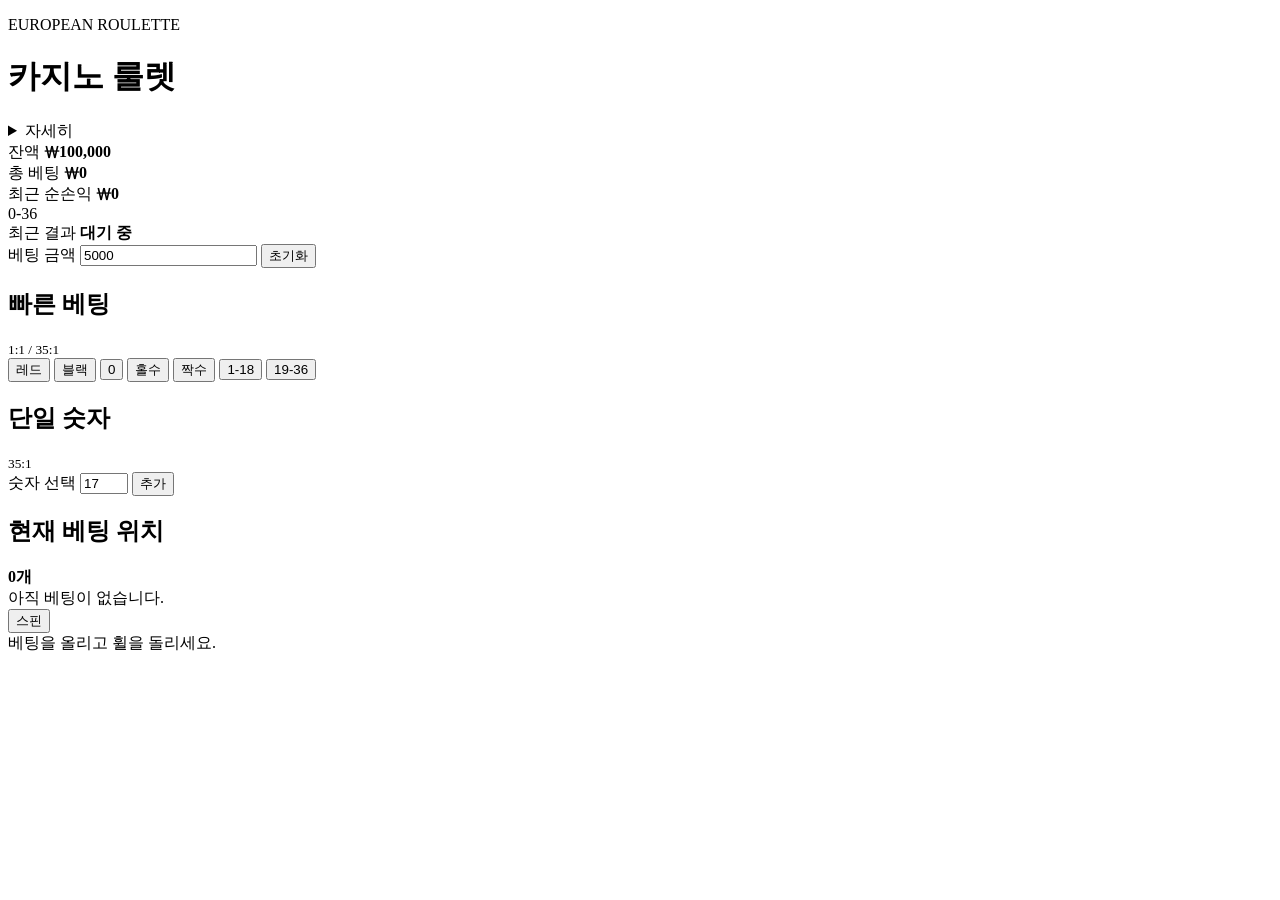
==== index.html @ 04e27260 "add index.html" ====
<!DOCTYPE html>
<html lang="ko">
  <head>
    <meta charset="UTF-8" />
    <meta name="viewport" content="width=device-width, initial-scale=1.0, viewport-fit=cover" />
    <title>카지노 룰렛</title>
    <link rel="stylesheet" href="style.css" />
  </head>
  <body>
    <div class="app-shell">
      <header class="topbar">
        <div>
          <p class="eyebrow">EUROPEAN ROULETTE</p>
          <h1>카지노 룰렛</h1>
        </div>
        <details class="detail-box">
          <summary>자세히</summary>
          <div class="detail-content">
            <p><strong>배당</strong></p>
            <ul>
              <li>레드/블랙 · 홀/짝 · 1-18/19-36 → 1:1</li>
              <li>단일 숫자 → 35:1</li>
              <li>유럽식 룰렛 → 0~36</li>
            </ul>
            <p>여러 곳에 동시에 베팅하면 일부 적중해도 <strong>순손익은 마이너스</strong>일 수 있습니다.</p>
          </div>
        </details>
      </header>

      <main class="main-grid">
        <section class="card status-card">
          <div class="stat-grid">
            <div class="stat">
              <span>잔액</span>
              <strong id="balance">₩100,000</strong>
            </div>
            <div class="stat highlight">
              <span>총 베팅</span>
              <strong id="currentBet">₩0</strong>
            </div>
            <div class="stat" id="netStat">
              <span>최근 순손익</span>
              <strong id="lastNet">₩0</strong>
            </div>
          </div>
        </section>

        <section class="card wheel-card">
          <div class="wheel-stage">
            <div class="wheel-glow"></div>
            <div class="wheel" id="wheel">
              <div class="wheel-center">0-36</div>
            </div>
            <div class="wheel-pointer"></div>
          </div>
          <div class="result-row">
            <span>최근 결과</span>
            <strong id="lastResultValue">대기 중</strong>
          </div>
        </section>

        <section class="card control-card">
          <div class="amount-row">
            <label class="field grow">
              <span>베팅 금액</span>
              <input id="betAmount" type="number" min="1000" step="1000" value="5000" />
            </label>
            <button id="clearBets" class="ghost-button">초기화</button>
          </div>

          <div class="bet-section">
            <div class="section-head">
              <h2>빠른 베팅</h2>
              <small>1:1 / 35:1</small>
            </div>
            <div class="bet-grid">
              <button class="bet-button red" data-bet-type="color" data-bet-value="red">레드</button>
              <button class="bet-button black" data-bet-type="color" data-bet-value="black">블랙</button>
              <button class="bet-button green" data-bet-type="single" data-bet-value="0">0</button>
              <button class="bet-button" data-bet-type="parity" data-bet-value="odd">홀수</button>
              <button class="bet-button" data-bet-type="parity" data-bet-value="even">짝수</button>
              <button class="bet-button" data-bet-type="range" data-bet-value="low">1-18</button>
              <button class="bet-button" data-bet-type="range" data-bet-value="high">19-36</button>
            </div>
          </div>

          <div class="bet-section">
            <div class="section-head">
              <h2>단일 숫자</h2>
              <small>35:1</small>
            </div>
            <div class="number-row">
              <label class="field grow">
                <span>숫자 선택</span>
                <input id="singleNumber" type="number" min="0" max="36" value="17" />
              </label>
              <button id="addNumberBet" class="bet-button accent">추가</button>
            </div>
          </div>

          <div class="bet-section">
            <div class="section-head">
              <h2>현재 베팅 위치</h2>
              <strong id="betCount">0개</strong>
            </div>
            <div id="betChips" class="bet-chips">
              <span class="chip placeholder-chip">아직 베팅이 없습니다.</span>
            </div>
          </div>

          <div class="action-bar">
            <button id="spinButton" class="spin-button">스핀</button>
          </div>

          <div class="message-box" id="resultText">베팅을 올리고 휠을 돌리세요.</div>
        </section>
      </main>
    </div>

    <script src="script.js"></script>
  </body>
</html>
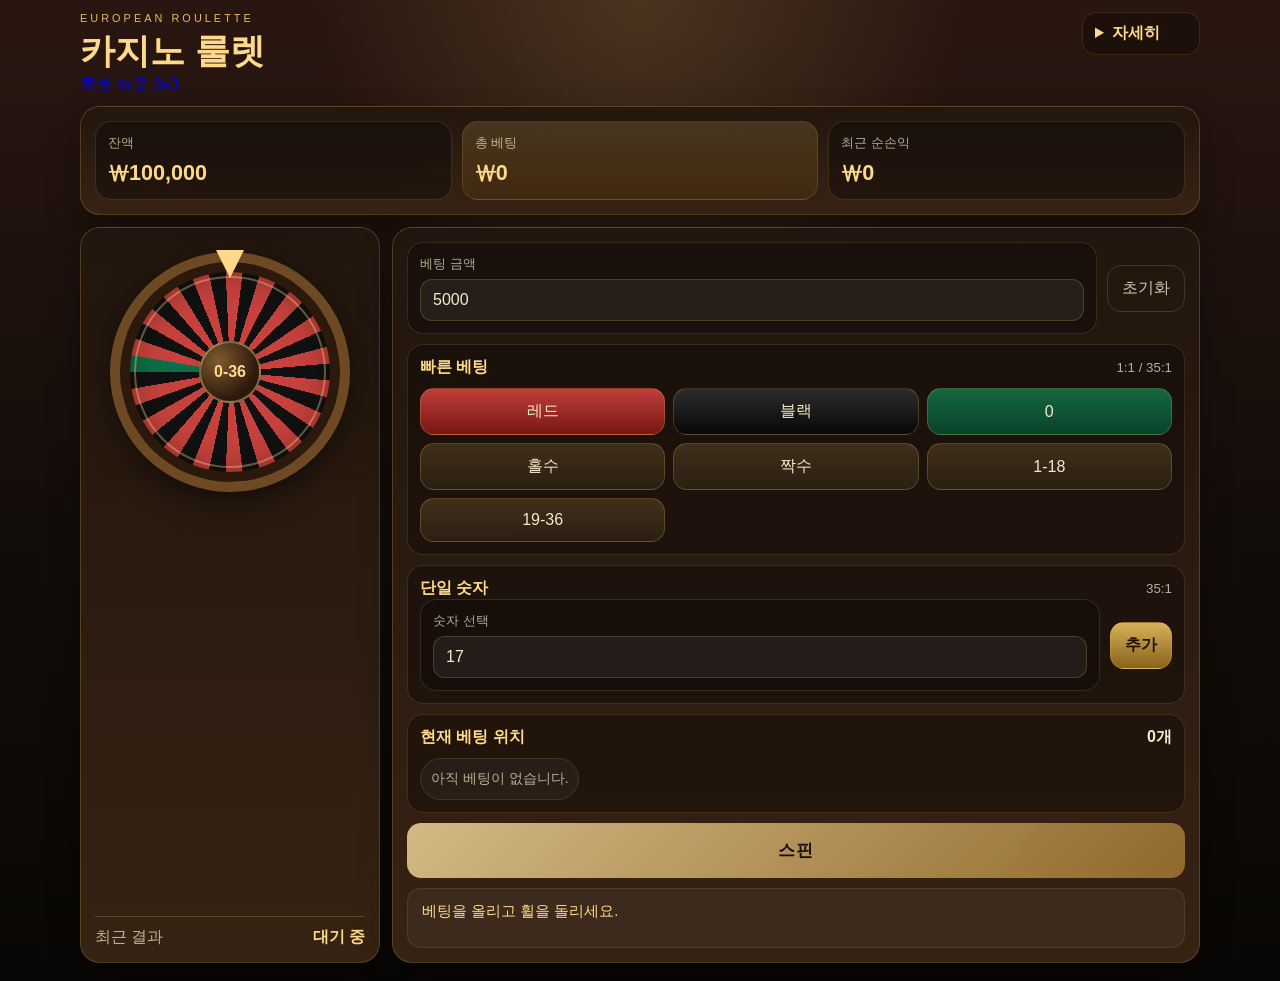
==== commit e51c5e09: "update index.html" ====
--- a/index.html
+++ b/index.html
@@ -12,6 +12,10 @@
         <div>
           <p class="eyebrow">EUROPEAN ROULETTE</p>
           <h1>카지노 룰렛</h1>
+          <nav class="game-switch">
+            <a class="switch-link active" href="./">룰렛</a>
+            <a class="switch-link" href="slot-machine-3x3/">슬롯 3x3</a>
+          </nav>
         </div>
         <details class="detail-box">
           <summary>자세히</summary>
--- a/style.css
+++ b/style.css
@@ -0,0 +1,349 @@
+:root {
+  --bg: #120d09;
+  --panel: rgba(34, 22, 14, 0.94);
+  --panel-2: rgba(57, 36, 20, 0.96);
+  --line: rgba(228, 187, 96, 0.22);
+  --gold: #e4bb60;
+  --gold-bright: #ffd98a;
+  --red: #c7423d;
+  --black: #151515;
+  --green: #146b44;
+  --cream: #f5e9c8;
+  --win: #33d17a;
+  --lose: #ff7b72;
+  --shadow: 0 16px 34px rgba(0, 0, 0, 0.32);
+}
+
+* { box-sizing: border-box; }
+html, body { min-height: 100%; }
+body {
+  margin: 0;
+  font-family: "Trebuchet MS", "Noto Sans KR", sans-serif;
+  color: var(--cream);
+  background:
+    radial-gradient(circle at top, rgba(228, 187, 96, 0.18), transparent 28%),
+    linear-gradient(180deg, #2a1611 0%, #120d09 55%, #090705 100%);
+}
+button, input { font: inherit; }
+
+.app-shell {
+  width: min(1120px, calc(100% - 20px));
+  margin: 0 auto;
+  padding: 12px 0 18px;
+}
+
+.topbar {
+  display: flex;
+  justify-content: space-between;
+  align-items: flex-start;
+  gap: 12px;
+  margin-bottom: 10px;
+}
+
+.eyebrow {
+  margin: 0 0 4px;
+  font-size: 0.68rem;
+  letter-spacing: 0.28em;
+  color: var(--gold);
+}
+
+h1, h2 { margin: 0; }
+h1 { font-size: clamp(1.35rem, 3vw, 2.2rem); color: var(--gold-bright); }
+h2 { font-size: 1rem; color: var(--gold-bright); }
+small { color: rgba(245,233,200,0.72); }
+
+.detail-box {
+  background: rgba(17, 11, 8, 0.46);
+  border: 1px solid rgba(228, 187, 96, 0.14);
+  border-radius: 14px;
+  padding: 10px 12px;
+  min-width: 118px;
+}
+.detail-box summary { cursor: pointer; color: var(--gold-bright); font-weight: 700; }
+.detail-content { margin-top: 8px; font-size: 0.9rem; color: rgba(245,233,200,0.9); }
+.detail-content ul { margin: 8px 0 0; padding-left: 18px; }
+
+.main-grid {
+  display: grid;
+  grid-template-columns: 300px 1fr;
+  gap: 12px;
+}
+
+.card {
+  background: linear-gradient(180deg, var(--panel) 0%, var(--panel-2) 100%);
+  border: 1px solid var(--line);
+  border-radius: 20px;
+  box-shadow: var(--shadow);
+  padding: 14px;
+}
+
+.status-card {
+  grid-column: 1 / -1;
+}
+
+.stat-grid {
+  display: grid;
+  grid-template-columns: repeat(3, minmax(0, 1fr));
+  gap: 10px;
+}
+
+.stat {
+  background: rgba(17, 11, 8, 0.5);
+  border: 1px solid rgba(228, 187, 96, 0.16);
+  border-radius: 16px;
+  padding: 12px;
+}
+.stat span { display: block; font-size: 0.82rem; color: rgba(245,233,200,0.7); margin-bottom: 6px; }
+.stat strong { font-size: clamp(1rem, 2.1vw, 1.35rem); color: var(--gold-bright); }
+.highlight { background: linear-gradient(180deg, rgba(228, 187, 96, 0.18), rgba(114, 73, 12, 0.2)); }
+.net-win strong { color: var(--win) !important; }
+.net-lose strong { color: var(--lose) !important; }
+
+.wheel-card {
+  display: flex;
+  flex-direction: column;
+  justify-content: space-between;
+}
+
+.wheel-stage {
+  position: relative;
+  min-height: 260px;
+  display: grid;
+  place-items: center;
+}
+
+.wheel-glow {
+  position: absolute;
+  inset: 20% 20%;
+  border-radius: 50%;
+  background: radial-gradient(circle, rgba(228, 187, 96, 0.3) 0%, transparent 72%);
+  filter: blur(10px);
+}
+
+.wheel {
+  position: relative;
+  width: min(66vw, 240px);
+  aspect-ratio: 1;
+  border-radius: 50%;
+  border: 10px solid #6d4a24;
+  box-shadow:
+    inset 0 0 0 10px #2b1a0b,
+    inset 0 0 40px rgba(0, 0, 0, 0.55),
+    0 10px 30px rgba(0, 0, 0, 0.5);
+  background:
+    radial-gradient(circle at center, #422711 0 19%, transparent 19%),
+    conic-gradient(
+      from -90deg,
+      #0e6e47 0deg 9.73deg,
+      #c7423d 9.73deg 19.46deg,
+      #111 19.46deg 29.19deg,
+      #c7423d 29.19deg 38.92deg,
+      #111 38.92deg 48.65deg,
+      #c7423d 48.65deg 58.38deg,
+      #111 58.38deg 68.11deg,
+      #c7423d 68.11deg 77.84deg,
+      #111 77.84deg 87.57deg,
+      #c7423d 87.57deg 97.3deg,
+      #111 97.3deg 107.03deg,
+      #c7423d 107.03deg 116.76deg,
+      #111 116.76deg 126.49deg,
+      #c7423d 126.49deg 136.22deg,
+      #111 136.22deg 145.95deg,
+      #c7423d 145.95deg 155.68deg,
+      #111 155.68deg 165.41deg,
+      #c7423d 165.41deg 175.14deg,
+      #111 175.14deg 184.87deg,
+      #c7423d 184.87deg 194.6deg,
+      #111 194.6deg 204.33deg,
+      #c7423d 204.33deg 214.06deg,
+      #111 214.06deg 223.79deg,
+      #c7423d 223.79deg 233.52deg,
+      #111 233.52deg 243.25deg,
+      #c7423d 243.25deg 252.98deg,
+      #111 252.98deg 262.71deg,
+      #c7423d 262.71deg 272.44deg,
+      #111 272.44deg 282.17deg,
+      #c7423d 282.17deg 291.9deg,
+      #111 291.9deg 301.63deg,
+      #c7423d 301.63deg 311.36deg,
+      #111 311.36deg 321.09deg,
+      #c7423d 321.09deg 330.82deg,
+      #111 330.82deg 340.55deg,
+      #c7423d 340.55deg 350.28deg,
+      #111 350.28deg 360deg
+    );
+  transition: transform 4.8s cubic-bezier(0.18, 0.82, 0.16, 1);
+}
+
+.wheel::before {
+  content: "";
+  position: absolute;
+  inset: 14px;
+  border: 2px solid rgba(255, 217, 138, 0.36);
+  border-radius: 50%;
+}
+.wheel-center {
+  position: absolute;
+  inset: 36%;
+  display: grid;
+  place-items: center;
+  border-radius: 50%;
+  background: radial-gradient(circle at 30% 30%, #7e5a2f, #2d190c 68%);
+  border: 2px solid rgba(255, 217, 138, 0.4);
+  color: var(--gold-bright);
+  font-weight: 700;
+}
+.wheel-pointer {
+  position: absolute;
+  top: 8px;
+  width: 0;
+  height: 0;
+  border-left: 14px solid transparent;
+  border-right: 14px solid transparent;
+  border-top: 28px solid var(--gold-bright);
+}
+.result-row {
+  display: flex;
+  justify-content: space-between;
+  align-items: center;
+  margin-top: 10px;
+  padding-top: 10px;
+  border-top: 1px solid var(--line);
+}
+.result-row span { color: rgba(245,233,200,0.72); }
+.result-row strong { color: var(--gold-bright); }
+
+.control-card {
+  display: grid;
+  gap: 10px;
+}
+
+.amount-row,
+.number-row,
+.section-head {
+  display: flex;
+  justify-content: space-between;
+  align-items: center;
+  gap: 10px;
+}
+
+.field {
+  background: rgba(17, 11, 8, 0.5);
+  border: 1px solid rgba(228, 187, 96, 0.16);
+  border-radius: 16px;
+  padding: 12px;
+}
+.field span { display: block; font-size: 0.82rem; color: rgba(245,233,200,0.7); margin-bottom: 6px; }
+.field input {
+  width: 100%;
+  background: rgba(255,255,255,0.06);
+  border: 1px solid rgba(228,187,96,0.22);
+  border-radius: 12px;
+  color: var(--cream);
+  padding: 11px 12px;
+}
+.grow { flex: 1; }
+.bet-section {
+  background: rgba(17, 11, 8, 0.5);
+  border: 1px solid rgba(228, 187, 96, 0.16);
+  border-radius: 16px;
+  padding: 12px;
+}
+
+.bet-grid {
+  display: grid;
+  grid-template-columns: repeat(3, minmax(0, 1fr));
+  gap: 8px;
+  margin-top: 10px;
+}
+
+.bet-button,
+.ghost-button,
+.spin-button {
+  border: 0;
+  border-radius: 14px;
+  padding: 12px 14px;
+  color: var(--cream);
+  cursor: pointer;
+  transition: transform 120ms ease, filter 120ms ease;
+}
+.bet-button:hover,
+.ghost-button:hover,
+.spin-button:hover { transform: translateY(-1px); filter: brightness(1.06); }
+.bet-button:active,
+.ghost-button:active,
+.spin-button:active { transform: translateY(1px); }
+.bet-button {
+  background: linear-gradient(180deg, rgba(228, 187, 96, 0.18), rgba(228, 187, 96, 0.08));
+  border: 1px solid rgba(228, 187, 96, 0.24);
+}
+.red { background: linear-gradient(180deg, rgba(199,66,61,0.95), rgba(125,24,20,0.95)); }
+.black { background: linear-gradient(180deg, rgba(46,46,46,0.96), rgba(8,8,8,0.96)); }
+.green { background: linear-gradient(180deg, rgba(20,107,68,0.96), rgba(10,69,43,0.96)); }
+.accent { background: linear-gradient(180deg, rgba(228,187,96,0.94), rgba(143,104,28,0.94)); color: #211205; font-weight: 700; }
+.ghost-button { background: transparent; border: 1px solid rgba(245,233,200,0.18); white-space: nowrap; }
+
+.bet-chips {
+  display: flex;
+  flex-wrap: wrap;
+  gap: 8px;
+  margin-top: 10px;
+  min-height: 42px;
+}
+.chip {
+  display: inline-flex;
+  align-items: center;
+  gap: 6px;
+  padding: 8px 10px;
+  border-radius: 999px;
+  background: rgba(255,255,255,0.06);
+  border: 1px solid rgba(228,187,96,0.2);
+  font-size: 0.86rem;
+}
+.placeholder-chip { opacity: 0.72; }
+.chip-amount { color: var(--gold-bright); font-weight: 700; }
+
+.action-bar { display: flex; }
+.spin-button {
+  width: 100%;
+  padding: 16px;
+  background: linear-gradient(135deg, #ffd98a, #b47b20);
+  color: #1f1105;
+  font-size: 1.06rem;
+  font-weight: 800;
+  letter-spacing: 0.08em;
+}
+.spin-button:disabled,
+.ghost-button:disabled { cursor: not-allowed; filter: grayscale(0.2) brightness(0.85); }
+
+.message-box {
+  min-height: 60px;
+  padding: 12px 14px;
+  border-radius: 14px;
+  background: rgba(255,255,255,0.04);
+  border: 1px solid rgba(228,187,96,0.12);
+  color: var(--gold-bright);
+  font-size: 0.92rem;
+  line-height: 1.45;
+}
+
+@media (max-width: 920px) {
+  .main-grid { grid-template-columns: 1fr; }
+  .wheel { width: min(52vw, 220px); }
+}
+
+@media (max-width: 640px) {
+  .app-shell { width: min(100% - 12px, 100%); padding: 8px 0 12px; }
+  .topbar,
+  .amount-row,
+  .number-row,
+  .section-head { flex-direction: column; align-items: stretch; }
+  .stat-grid { grid-template-columns: 1fr 1fr; }
+  .stat-grid .stat:last-child { grid-column: 1 / -1; }
+  .wheel-stage { min-height: 170px; }
+  .wheel { width: min(42vw, 170px); border-width: 8px; }
+  .wheel-pointer { top: 2px; border-left-width: 10px; border-right-width: 10px; border-top-width: 20px; }
+  .bet-grid { grid-template-columns: repeat(3, minmax(0, 1fr)); }
+  .bet-button, .ghost-button, .spin-button { padding: 10px 11px; font-size: 0.9rem; }
+  .message-box { min-height: 72px; font-size: 0.88rem; }
+}
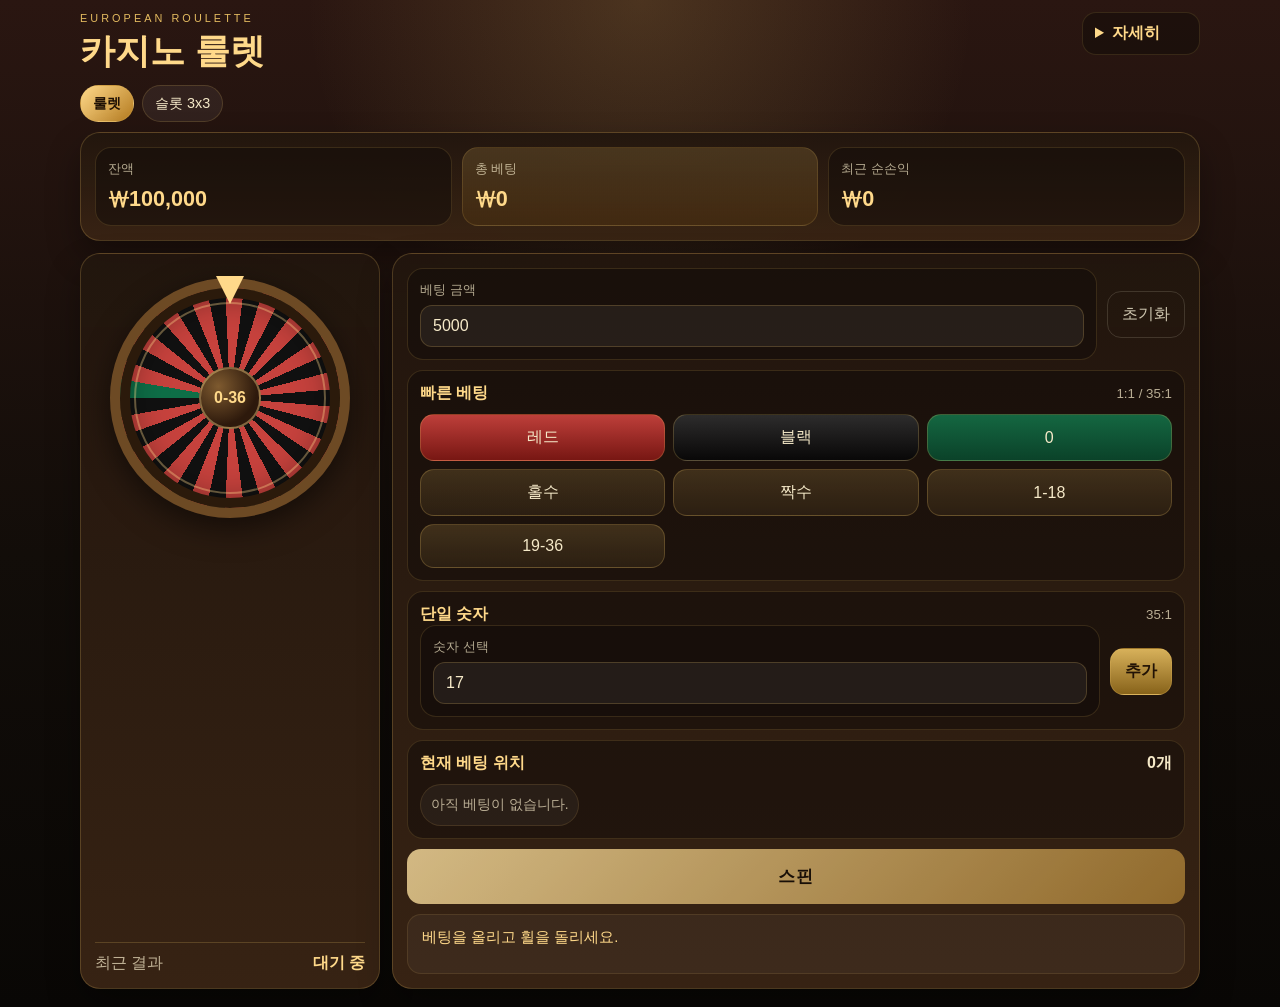
==== commit 11822583: "fix roulette wheel index.html" ====
--- a/index.html
+++ b/index.html
@@ -53,6 +53,7 @@
           <div class="wheel-stage">
             <div class="wheel-glow"></div>
             <div class="wheel" id="wheel">
+              <div class="wheel-number-layer" id="wheelNumberLayer"></div>
               <div class="wheel-center">0-36</div>
             </div>
             <div class="wheel-pointer"></div>
--- a/style.css
+++ b/style.css
@@ -51,6 +51,32 @@
 h1 { font-size: clamp(1.35rem, 3vw, 2.2rem); color: var(--gold-bright); }
 h2 { font-size: 1rem; color: var(--gold-bright); }
 small { color: rgba(245,233,200,0.72); }
+
+.game-switch {
+  display: flex;
+  gap: 8px;
+  margin-top: 10px;
+  flex-wrap: wrap;
+}
+
+.switch-link {
+  display: inline-flex;
+  align-items: center;
+  justify-content: center;
+  padding: 8px 12px;
+  border-radius: 999px;
+  text-decoration: none;
+  color: var(--cream);
+  background: rgba(255,255,255,0.06);
+  border: 1px solid rgba(228, 187, 96, 0.18);
+  font-size: 0.9rem;
+}
+
+.switch-link.active {
+  background: linear-gradient(135deg, #ffd98a, #b47b20);
+  color: #1f1105;
+  font-weight: 800;
+}
 
 .detail-box {
   background: rgba(17, 11, 8, 0.46);
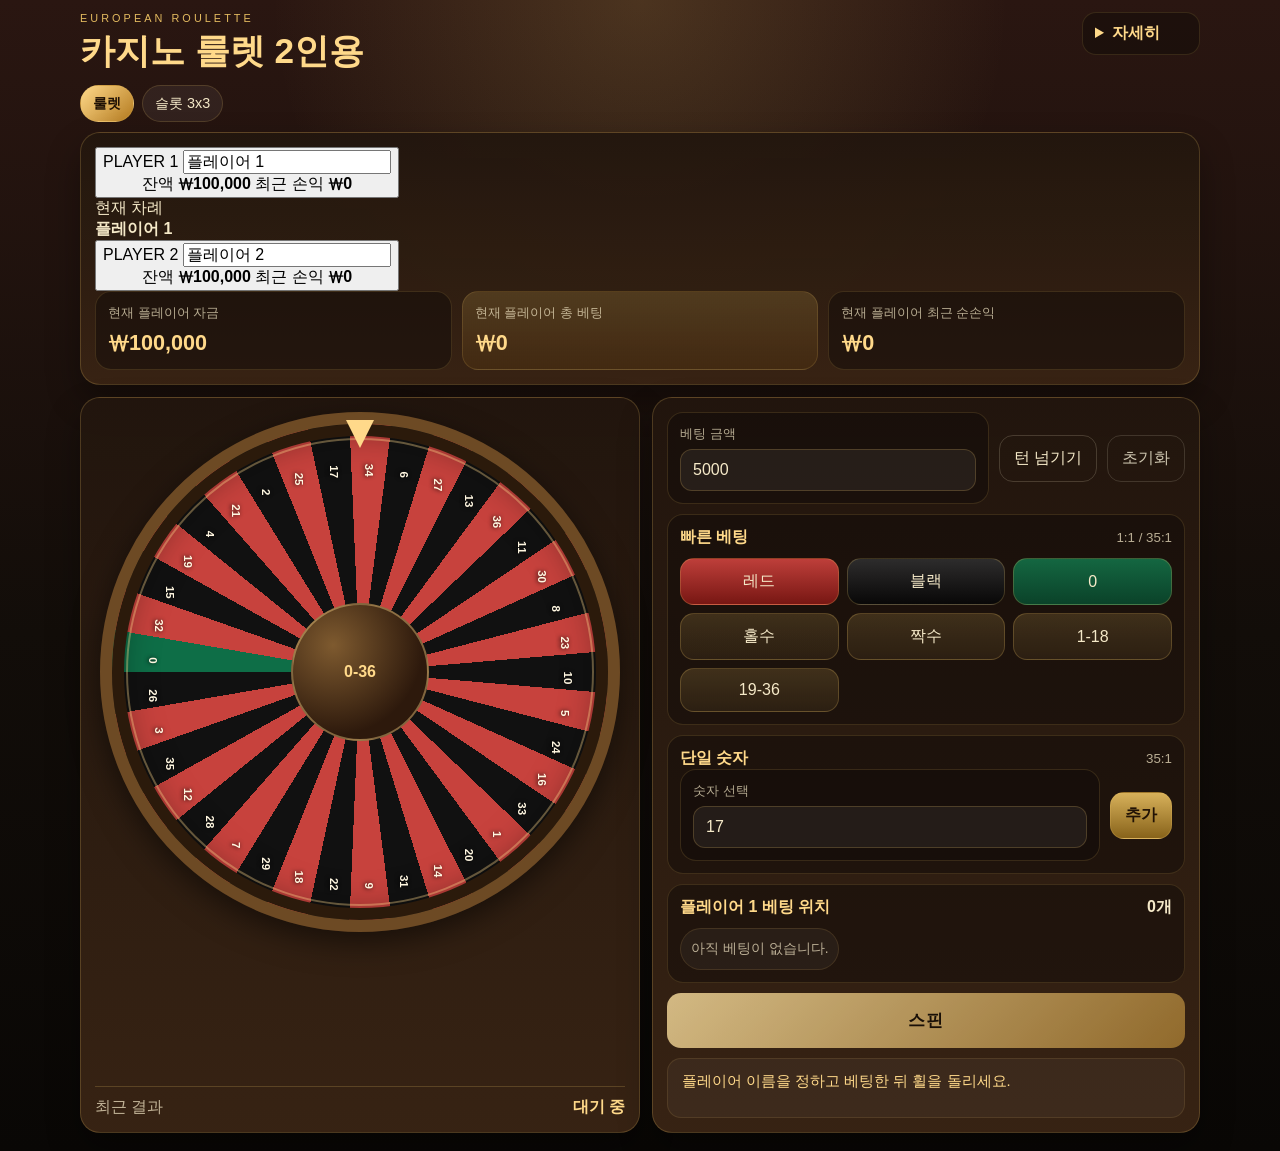
==== commit 27f23559: "add 2p roulette index.html" ====
--- a/index.html
+++ b/index.html
@@ -3,7 +3,7 @@
   <head>
     <meta charset="UTF-8" />
     <meta name="viewport" content="width=device-width, initial-scale=1.0, viewport-fit=cover" />
-    <title>카지노 룰렛</title>
+    <title>카지노 룰렛 2인용</title>
     <link rel="stylesheet" href="style.css" />
   </head>
   <body>
@@ -11,7 +11,7 @@
       <header class="topbar">
         <div>
           <p class="eyebrow">EUROPEAN ROULETTE</p>
-          <h1>카지노 룰렛</h1>
+          <h1>카지노 룰렛 2인용</h1>
           <nav class="game-switch">
             <a class="switch-link active" href="./">룰렛</a>
             <a class="switch-link" href="slot-machine-3x3/">슬롯 3x3</a>
@@ -26,24 +26,44 @@
               <li>단일 숫자 → 35:1</li>
               <li>유럽식 룰렛 → 0~36</li>
             </ul>
-            <p>여러 곳에 동시에 베팅하면 일부 적중해도 <strong>순손익은 마이너스</strong>일 수 있습니다.</p>
+            <p>현재 차례 플레이어의 베팅만 적용되고, 스핀 후 다음 사람 차례로 넘어갑니다.</p>
           </div>
         </details>
       </header>
 
       <main class="main-grid">
         <section class="card status-card">
+          <div class="player-row">
+            <button class="player-card active" id="playerCard0" data-player-card="0" type="button">
+              <span class="player-badge">PLAYER 1</span>
+              <input id="player0Name" class="player-name-input" type="text" value="플레이어 1" maxlength="12" />
+              <div class="player-meta">
+                <span>잔액 <strong id="player0Balance">₩100,000</strong></span>
+                <span>최근 손익 <strong id="player0Net">₩0</strong></span>
+              </div>
+            </button>
+            <div class="turn-pill">현재 차례<br /><strong id="activePlayerName">플레이어 1</strong></div>
+            <button class="player-card" id="playerCard1" data-player-card="1" type="button">
+              <span class="player-badge">PLAYER 2</span>
+              <input id="player1Name" class="player-name-input" type="text" value="플레이어 2" maxlength="12" />
+              <div class="player-meta">
+                <span>잔액 <strong id="player1Balance">₩100,000</strong></span>
+                <span>최근 손익 <strong id="player1Net">₩0</strong></span>
+              </div>
+            </button>
+          </div>
+
           <div class="stat-grid">
             <div class="stat">
-              <span>잔액</span>
+              <span>현재 플레이어 자금</span>
               <strong id="balance">₩100,000</strong>
             </div>
             <div class="stat highlight">
-              <span>총 베팅</span>
+              <span>현재 플레이어 총 베팅</span>
               <strong id="currentBet">₩0</strong>
             </div>
             <div class="stat" id="netStat">
-              <span>최근 순손익</span>
+              <span>현재 플레이어 최근 순손익</span>
               <strong id="lastNet">₩0</strong>
             </div>
           </div>
@@ -70,6 +90,7 @@
               <span>베팅 금액</span>
               <input id="betAmount" type="number" min="1000" step="1000" value="5000" />
             </label>
+            <button id="switchTurn" class="ghost-button">턴 넘기기</button>
             <button id="clearBets" class="ghost-button">초기화</button>
           </div>
 
@@ -105,7 +126,7 @@
 
           <div class="bet-section">
             <div class="section-head">
-              <h2>현재 베팅 위치</h2>
+              <h2><span id="betOwnerName">플레이어 1</span> 베팅 위치</h2>
               <strong id="betCount">0개</strong>
             </div>
             <div id="betChips" class="bet-chips">
@@ -117,7 +138,7 @@
             <button id="spinButton" class="spin-button">스핀</button>
           </div>
 
-          <div class="message-box" id="resultText">베팅을 올리고 휠을 돌리세요.</div>
+          <div class="message-box" id="resultText">플레이어 이름을 정하고 베팅한 뒤 휠을 돌리세요.</div>
         </section>
       </main>
     </div>
--- a/style.css
+++ b/style.css
@@ -91,7 +91,7 @@
 
 .main-grid {
   display: grid;
-  grid-template-columns: 300px 1fr;
+  grid-template-columns: 560px 1fr;
   gap: 12px;
 }
 
@@ -148,57 +148,36 @@
 
 .wheel {
   position: relative;
-  width: min(66vw, 240px);
+  width: min(88vw, 520px);
   aspect-ratio: 1;
   border-radius: 50%;
-  border: 10px solid #6d4a24;
+  border: 12px solid #6d4a24;
   box-shadow:
-    inset 0 0 0 10px #2b1a0b,
+    inset 0 0 0 12px #2b1a0b,
     inset 0 0 40px rgba(0, 0, 0, 0.55),
     0 10px 30px rgba(0, 0, 0, 0.5);
-  background:
-    radial-gradient(circle at center, #422711 0 19%, transparent 19%),
-    conic-gradient(
-      from -90deg,
-      #0e6e47 0deg 9.73deg,
-      #c7423d 9.73deg 19.46deg,
-      #111 19.46deg 29.19deg,
-      #c7423d 29.19deg 38.92deg,
-      #111 38.92deg 48.65deg,
-      #c7423d 48.65deg 58.38deg,
-      #111 58.38deg 68.11deg,
-      #c7423d 68.11deg 77.84deg,
-      #111 77.84deg 87.57deg,
-      #c7423d 87.57deg 97.3deg,
-      #111 97.3deg 107.03deg,
-      #c7423d 107.03deg 116.76deg,
-      #111 116.76deg 126.49deg,
-      #c7423d 126.49deg 136.22deg,
-      #111 136.22deg 145.95deg,
-      #c7423d 145.95deg 155.68deg,
-      #111 155.68deg 165.41deg,
-      #c7423d 165.41deg 175.14deg,
-      #111 175.14deg 184.87deg,
-      #c7423d 184.87deg 194.6deg,
-      #111 194.6deg 204.33deg,
-      #c7423d 204.33deg 214.06deg,
-      #111 214.06deg 223.79deg,
-      #c7423d 223.79deg 233.52deg,
-      #111 233.52deg 243.25deg,
-      #c7423d 243.25deg 252.98deg,
-      #111 252.98deg 262.71deg,
-      #c7423d 262.71deg 272.44deg,
-      #111 272.44deg 282.17deg,
-      #c7423d 282.17deg 291.9deg,
-      #111 291.9deg 301.63deg,
-      #c7423d 301.63deg 311.36deg,
-      #111 311.36deg 321.09deg,
-      #c7423d 321.09deg 330.82deg,
-      #111 330.82deg 340.55deg,
-      #c7423d 340.55deg 350.28deg,
-      #111 350.28deg 360deg
-    );
+  background: radial-gradient(circle at center, #422711 0 19%, transparent 19%);
   transition: transform 4.8s cubic-bezier(0.18, 0.82, 0.16, 1);
+  overflow: hidden;
+}
+
+.wheel-number-layer {
+  position: absolute;
+  inset: 0;
+}
+
+.wheel-slot-label {
+  position: absolute;
+  left: 50%;
+  top: 50%;
+  width: 28px;
+  margin-left: -14px;
+  text-align: center;
+  font-size: 0.72rem;
+  font-weight: 800;
+  color: #fff7e1;
+  text-shadow: 0 1px 4px rgba(0,0,0,0.85);
+  transform-origin: 50% 50%;
 }
 
 .wheel::before {
@@ -355,7 +334,7 @@
 
 @media (max-width: 920px) {
   .main-grid { grid-template-columns: 1fr; }
-  .wheel { width: min(52vw, 220px); }
+  .wheel { width: min(78vw, 420px); }
 }
 
 @media (max-width: 640px) {
@@ -367,8 +346,9 @@
   .stat-grid { grid-template-columns: 1fr 1fr; }
   .stat-grid .stat:last-child { grid-column: 1 / -1; }
   .wheel-stage { min-height: 170px; }
-  .wheel { width: min(42vw, 170px); border-width: 8px; }
+  .wheel { width: min(78vw, 340px); border-width: 8px; }
   .wheel-pointer { top: 2px; border-left-width: 10px; border-right-width: 10px; border-top-width: 20px; }
+  .wheel-slot-label { font-size: 0.64rem; width: 24px; margin-left: -12px; }
   .bet-grid { grid-template-columns: repeat(3, minmax(0, 1fr)); }
   .bet-button, .ghost-button, .spin-button { padding: 10px 11px; font-size: 0.9rem; }
   .message-box { min-height: 72px; font-size: 0.88rem; }
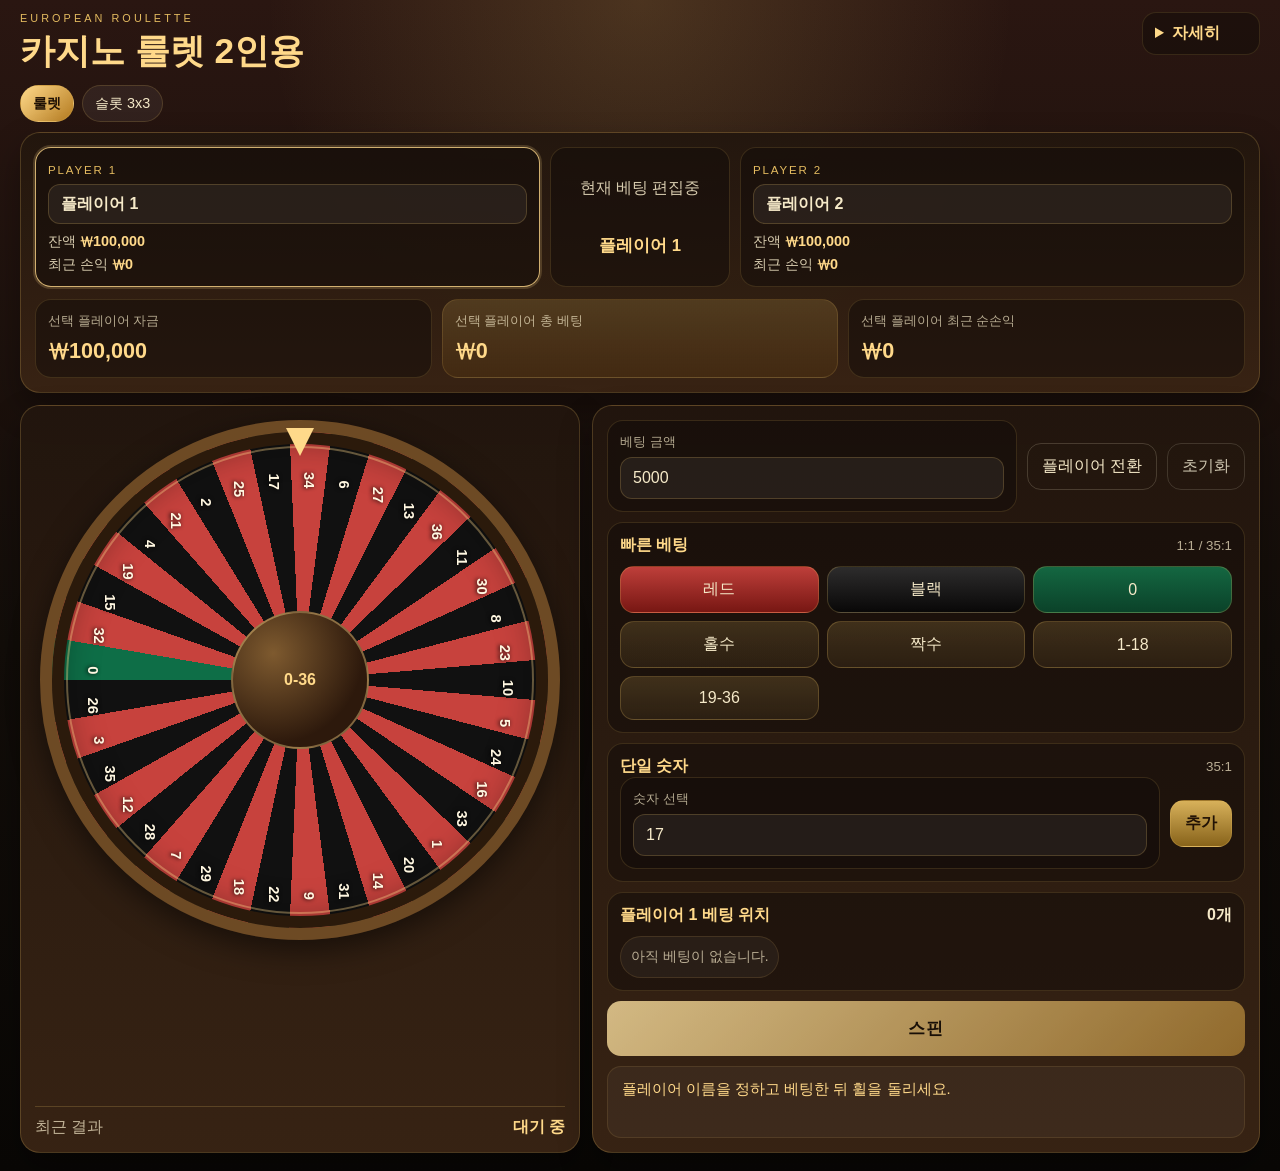
==== commit b979e2c2: "make roulette shared spin index.html" ====
--- a/index.html
+++ b/index.html
@@ -26,7 +26,7 @@
               <li>단일 숫자 → 35:1</li>
               <li>유럽식 룰렛 → 0~36</li>
             </ul>
-            <p>현재 차례 플레이어의 베팅만 적용되고, 스핀 후 다음 사람 차례로 넘어갑니다.</p>
+            <p>두 플레이어가 각자 베팅하고, 스핀 1번으로 두 사람 베팅이 동시에 정산됩니다.</p>
           </div>
         </details>
       </header>
@@ -42,7 +42,7 @@
                 <span>최근 손익 <strong id="player0Net">₩0</strong></span>
               </div>
             </button>
-            <div class="turn-pill">현재 차례<br /><strong id="activePlayerName">플레이어 1</strong></div>
+            <div class="turn-pill">현재 베팅 편집중<br /><strong id="activePlayerName">플레이어 1</strong></div>
             <button class="player-card" id="playerCard1" data-player-card="1" type="button">
               <span class="player-badge">PLAYER 2</span>
               <input id="player1Name" class="player-name-input" type="text" value="플레이어 2" maxlength="12" />
@@ -55,15 +55,15 @@
 
           <div class="stat-grid">
             <div class="stat">
-              <span>현재 플레이어 자금</span>
+              <span>선택 플레이어 자금</span>
               <strong id="balance">₩100,000</strong>
             </div>
             <div class="stat highlight">
-              <span>현재 플레이어 총 베팅</span>
+              <span>선택 플레이어 총 베팅</span>
               <strong id="currentBet">₩0</strong>
             </div>
             <div class="stat" id="netStat">
-              <span>현재 플레이어 최근 순손익</span>
+              <span>선택 플레이어 최근 순손익</span>
               <strong id="lastNet">₩0</strong>
             </div>
           </div>
@@ -90,7 +90,7 @@
               <span>베팅 금액</span>
               <input id="betAmount" type="number" min="1000" step="1000" value="5000" />
             </label>
-            <button id="switchTurn" class="ghost-button">턴 넘기기</button>
+            <button id="switchTurn" class="ghost-button">플레이어 전환</button>
             <button id="clearBets" class="ghost-button">초기화</button>
           </div>
 
--- a/style.css
+++ b/style.css
@@ -27,7 +27,7 @@
 button, input { font: inherit; }
 
 .app-shell {
-  width: min(1120px, calc(100% - 20px));
+  width: min(1240px, calc(100% - 20px));
   margin: 0 auto;
   padding: 12px 0 18px;
 }
@@ -103,9 +103,69 @@
   padding: 14px;
 }
 
-.status-card {
-  grid-column: 1 / -1;
-}
+.status-card { grid-column: 1 / -1; }
+
+.player-row {
+  display: grid;
+  grid-template-columns: 1fr 180px 1fr;
+  gap: 10px;
+  margin-bottom: 12px;
+}
+
+.player-card {
+  text-align: left;
+  background: rgba(17, 11, 8, 0.5);
+  border: 1px solid rgba(228, 187, 96, 0.16);
+  border-radius: 16px;
+  padding: 12px;
+  color: var(--cream);
+  cursor: pointer;
+}
+
+.player-card.active {
+  border-color: rgba(255, 217, 138, 0.8);
+  box-shadow: 0 0 0 2px rgba(255, 217, 138, 0.18);
+}
+
+.player-badge {
+  display: inline-block;
+  margin-bottom: 8px;
+  font-size: 0.72rem;
+  letter-spacing: 0.16em;
+  color: var(--gold);
+}
+
+.player-name-input {
+  width: 100%;
+  background: rgba(255,255,255,0.06);
+  border: 1px solid rgba(228,187,96,0.22);
+  border-radius: 12px;
+  color: var(--cream);
+  padding: 10px 12px;
+  font-weight: 700;
+  margin-bottom: 8px;
+}
+
+.player-meta {
+  display: grid;
+  gap: 4px;
+  font-size: 0.9rem;
+  color: rgba(245,233,200,0.86);
+}
+
+.player-meta strong { color: var(--gold-bright); }
+
+.turn-pill {
+  display: grid;
+  place-items: center;
+  text-align: center;
+  background: rgba(17, 11, 8, 0.5);
+  border: 1px solid rgba(228, 187, 96, 0.16);
+  border-radius: 16px;
+  padding: 12px;
+  color: rgba(245,233,200,0.86);
+}
+.turn-pill strong { color: var(--gold-bright); font-size: 1.05rem; }
 
 .stat-grid {
   display: grid;
@@ -133,14 +193,14 @@
 
 .wheel-stage {
   position: relative;
-  min-height: 260px;
+  min-height: 300px;
   display: grid;
   place-items: center;
 }
 
 .wheel-glow {
   position: absolute;
-  inset: 20% 20%;
+  inset: 16% 16%;
   border-radius: 50%;
   background: radial-gradient(circle, rgba(228, 187, 96, 0.3) 0%, transparent 72%);
   filter: blur(10px);
@@ -170,13 +230,13 @@
   position: absolute;
   left: 50%;
   top: 50%;
-  width: 28px;
-  margin-left: -14px;
+  width: 36px;
+  margin-left: -18px;
   text-align: center;
-  font-size: 0.72rem;
-  font-weight: 800;
+  font-size: 0.92rem;
+  font-weight: 900;
   color: #fff7e1;
-  text-shadow: 0 1px 4px rgba(0,0,0,0.85);
+  text-shadow: 0 1px 4px rgba(0,0,0,0.95);
   transform-origin: 50% 50%;
 }
 
@@ -218,14 +278,8 @@
 .result-row span { color: rgba(245,233,200,0.72); }
 .result-row strong { color: var(--gold-bright); }
 
-.control-card {
-  display: grid;
-  gap: 10px;
-}
-
-.amount-row,
-.number-row,
-.section-head {
+.control-card { display: grid; gap: 10px; }
+.amount-row, .number-row, .section-head {
   display: flex;
   justify-content: space-between;
   align-items: center;
@@ -322,7 +376,7 @@
 .ghost-button:disabled { cursor: not-allowed; filter: grayscale(0.2) brightness(0.85); }
 
 .message-box {
-  min-height: 60px;
+  min-height: 72px;
   padding: 12px 14px;
   border-radius: 14px;
   background: rgba(255,255,255,0.04);
@@ -334,6 +388,8 @@
 
 @media (max-width: 920px) {
   .main-grid { grid-template-columns: 1fr; }
+  .player-row { grid-template-columns: 1fr; }
+  .turn-pill { order: -1; }
   .wheel { width: min(78vw, 420px); }
 }
 
@@ -348,8 +404,8 @@
   .wheel-stage { min-height: 170px; }
   .wheel { width: min(78vw, 340px); border-width: 8px; }
   .wheel-pointer { top: 2px; border-left-width: 10px; border-right-width: 10px; border-top-width: 20px; }
-  .wheel-slot-label { font-size: 0.64rem; width: 24px; margin-left: -12px; }
+  .wheel-slot-label { font-size: 0.78rem; width: 30px; margin-left: -15px; }
   .bet-grid { grid-template-columns: repeat(3, minmax(0, 1fr)); }
   .bet-button, .ghost-button, .spin-button { padding: 10px 11px; font-size: 0.9rem; }
-  .message-box { min-height: 72px; font-size: 0.88rem; }
-}
+  .message-box { min-height: 88px; font-size: 0.88rem; }
+}
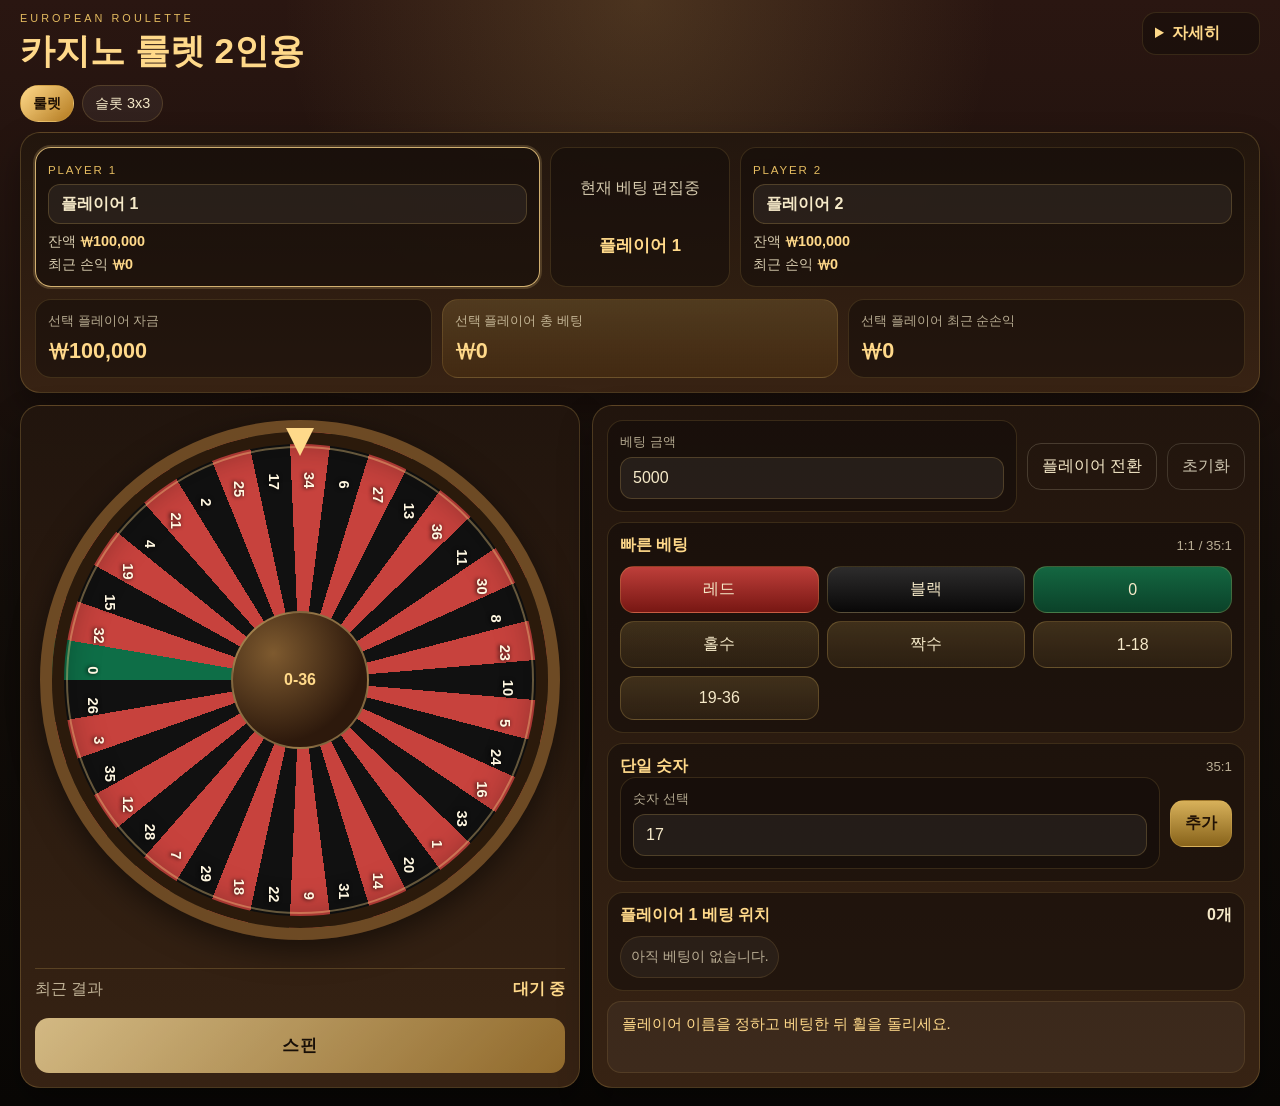
==== commit 89335847: "move spin button under wheel index.html" ====
--- a/index.html
+++ b/index.html
@@ -82,6 +82,9 @@
             <span>최근 결과</span>
             <strong id="lastResultValue">대기 중</strong>
           </div>
+          <div class="wheel-action-bar">
+            <button id="spinButton" class="spin-button">스핀</button>
+          </div>
         </section>
 
         <section class="card control-card">
@@ -134,10 +137,6 @@
             </div>
           </div>
 
-          <div class="action-bar">
-            <button id="spinButton" class="spin-button">스핀</button>
-          </div>
-
           <div class="message-box" id="resultText">플레이어 이름을 정하고 베팅한 뒤 휠을 돌리세요.</div>
         </section>
       </main>
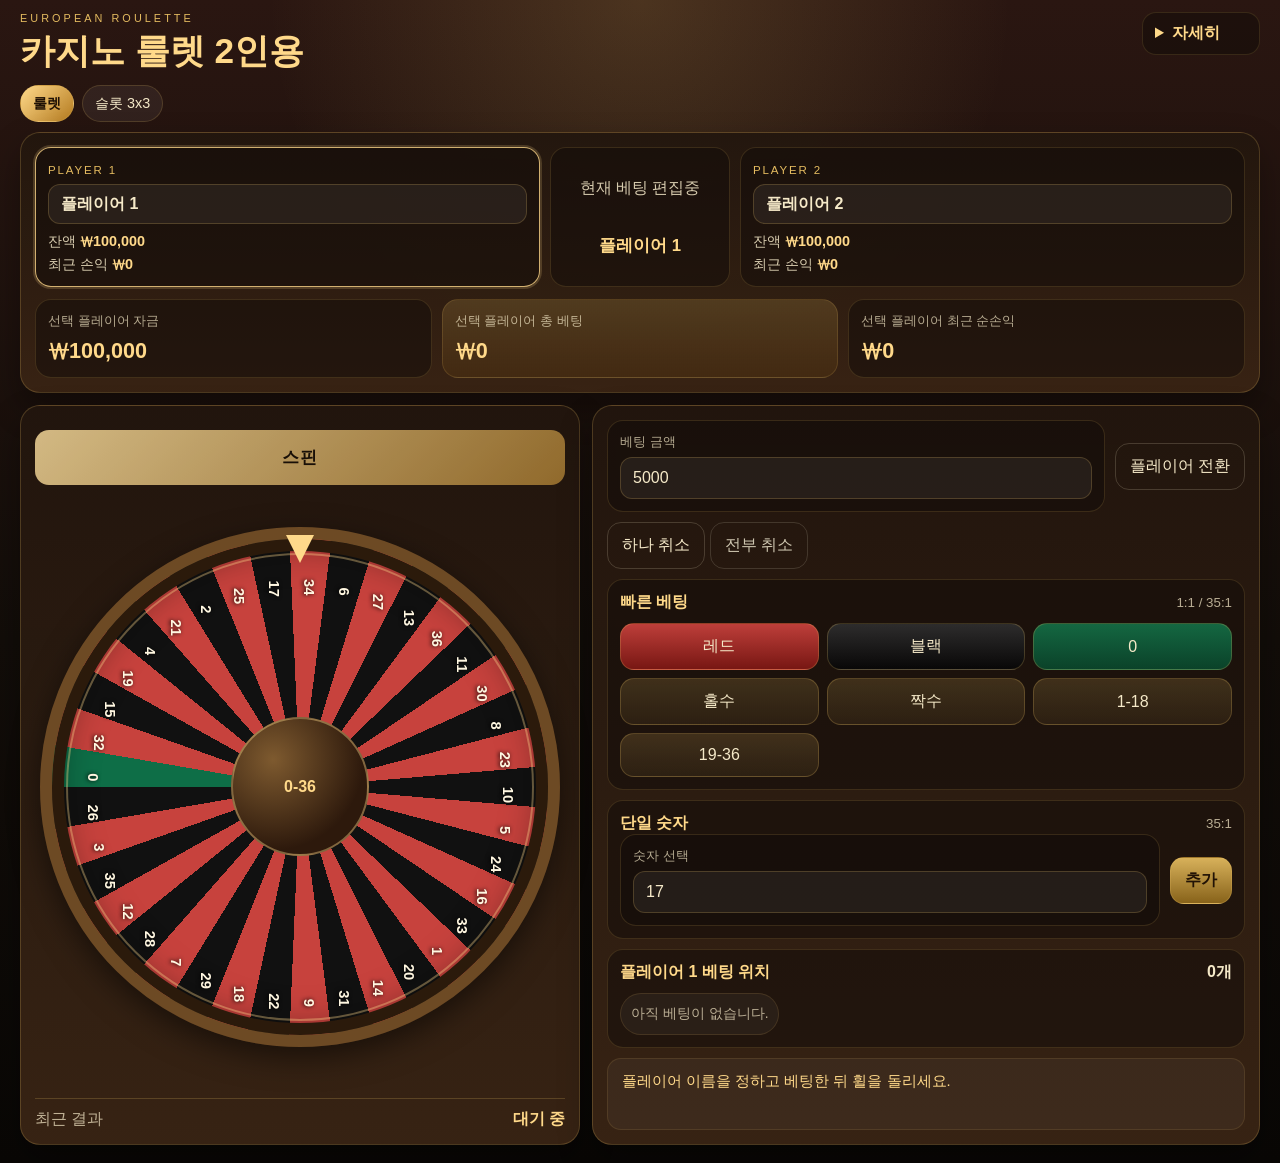
==== commit 13b970cb: "responsive tweaks and bet cancel index.html" ====
--- a/index.html
+++ b/index.html
@@ -70,6 +70,9 @@
         </section>
 
         <section class="card wheel-card">
+          <div class="wheel-action-bar wheel-action-top">
+            <button id="spinButton" class="spin-button">스핀</button>
+          </div>
           <div class="wheel-stage">
             <div class="wheel-glow"></div>
             <div class="wheel" id="wheel">
@@ -82,9 +85,6 @@
             <span>최근 결과</span>
             <strong id="lastResultValue">대기 중</strong>
           </div>
-          <div class="wheel-action-bar">
-            <button id="spinButton" class="spin-button">스핀</button>
-          </div>
         </section>
 
         <section class="card control-card">
@@ -94,7 +94,11 @@
               <input id="betAmount" type="number" min="1000" step="1000" value="5000" />
             </label>
             <button id="switchTurn" class="ghost-button">플레이어 전환</button>
-            <button id="clearBets" class="ghost-button">초기화</button>
+          </div>
+
+          <div class="bet-tools-row">
+            <button id="removeLastBet" class="ghost-button">하나 취소</button>
+            <button id="clearBets" class="ghost-button danger-button">전부 취소</button>
           </div>
 
           <div class="bet-section">
--- a/style.css
+++ b/style.css
@@ -277,6 +277,10 @@
 }
 .result-row span { color: rgba(245,233,200,0.72); }
 .result-row strong { color: var(--gold-bright); }
+
+.wheel-action-bar {
+  margin-top: 10px;
+}
 
 .control-card { display: grid; gap: 10px; }
 .amount-row, .number-row, .section-head {
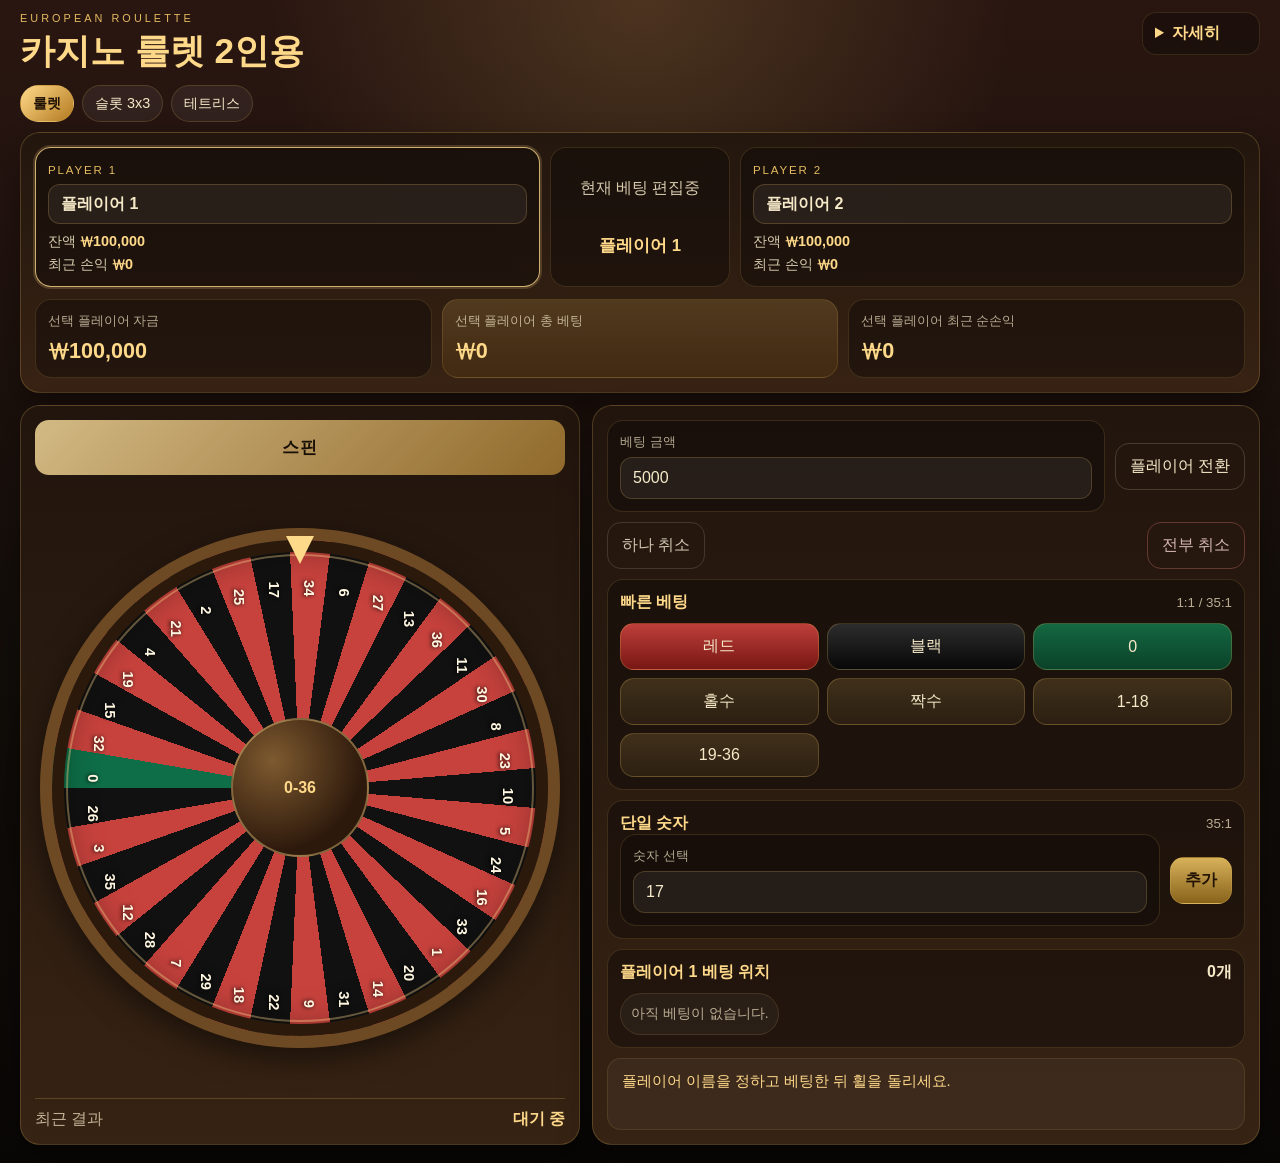
==== commit 66cb91c6: "Add Tetris page" ====
--- a/index.html
+++ b/index.html
@@ -15,6 +15,7 @@
           <nav class="game-switch">
             <a class="switch-link active" href="./">룰렛</a>
             <a class="switch-link" href="slot-machine-3x3/">슬롯 3x3</a>
+            <a class="switch-link" href="tetris/">테트리스</a>
           </nav>
         </div>
         <details class="detail-box">
--- a/style.css
+++ b/style.css
@@ -282,8 +282,13 @@
   margin-top: 10px;
 }
 
+.wheel-action-top {
+  margin-top: 0;
+  margin-bottom: 12px;
+}
+
 .control-card { display: grid; gap: 10px; }
-.amount-row, .number-row, .section-head {
+.amount-row, .number-row, .section-head, .bet-tools-row {
   display: flex;
   justify-content: space-between;
   align-items: center;
@@ -345,6 +350,7 @@
 .green { background: linear-gradient(180deg, rgba(20,107,68,0.96), rgba(10,69,43,0.96)); }
 .accent { background: linear-gradient(180deg, rgba(228,187,96,0.94), rgba(143,104,28,0.94)); color: #211205; font-weight: 700; }
 .ghost-button { background: transparent; border: 1px solid rgba(245,233,200,0.18); white-space: nowrap; }
+.danger-button { border-color: rgba(255, 123, 114, 0.38); color: #ffd2ce; }
 
 .bet-chips {
   display: flex;
@@ -402,7 +408,8 @@
   .topbar,
   .amount-row,
   .number-row,
-  .section-head { flex-direction: column; align-items: stretch; }
+  .section-head,
+  .bet-tools-row { flex-direction: column; align-items: stretch; }
   .stat-grid { grid-template-columns: 1fr 1fr; }
   .stat-grid .stat:last-child { grid-column: 1 / -1; }
   .wheel-stage { min-height: 170px; }
